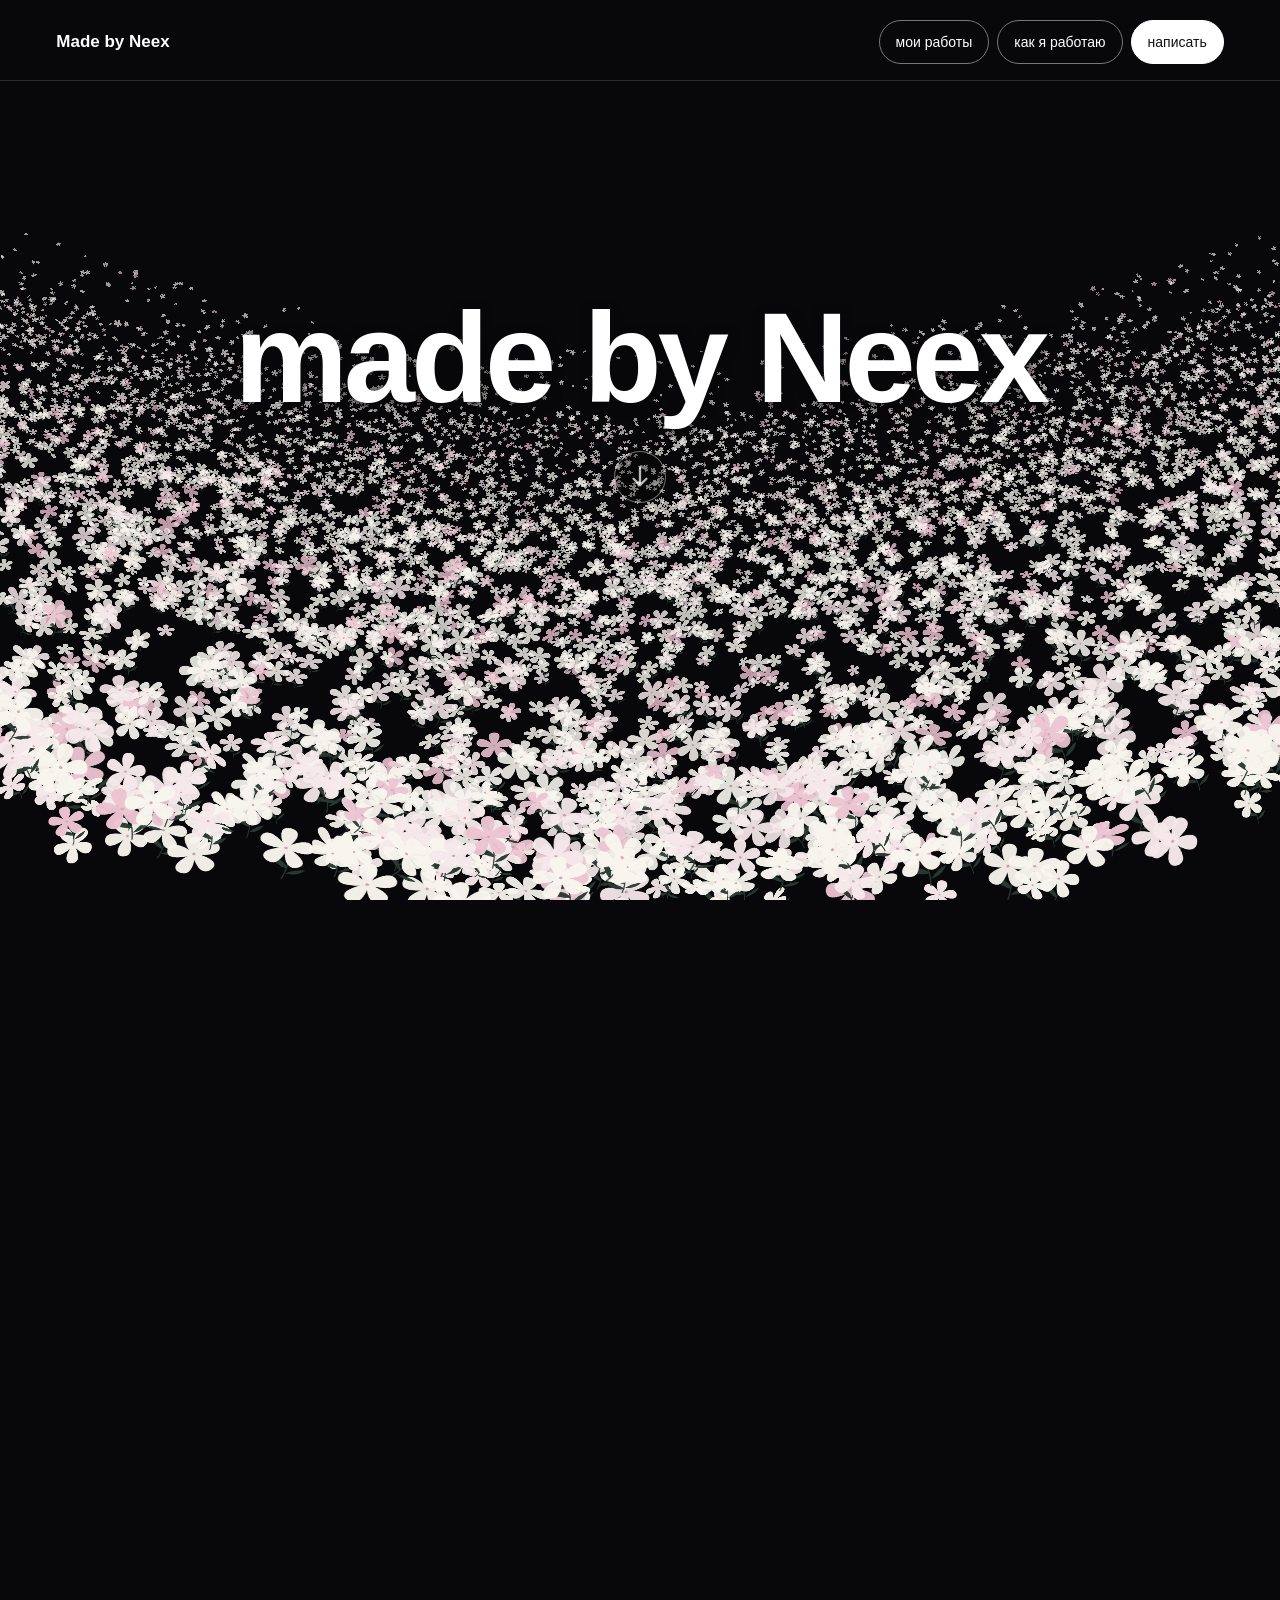
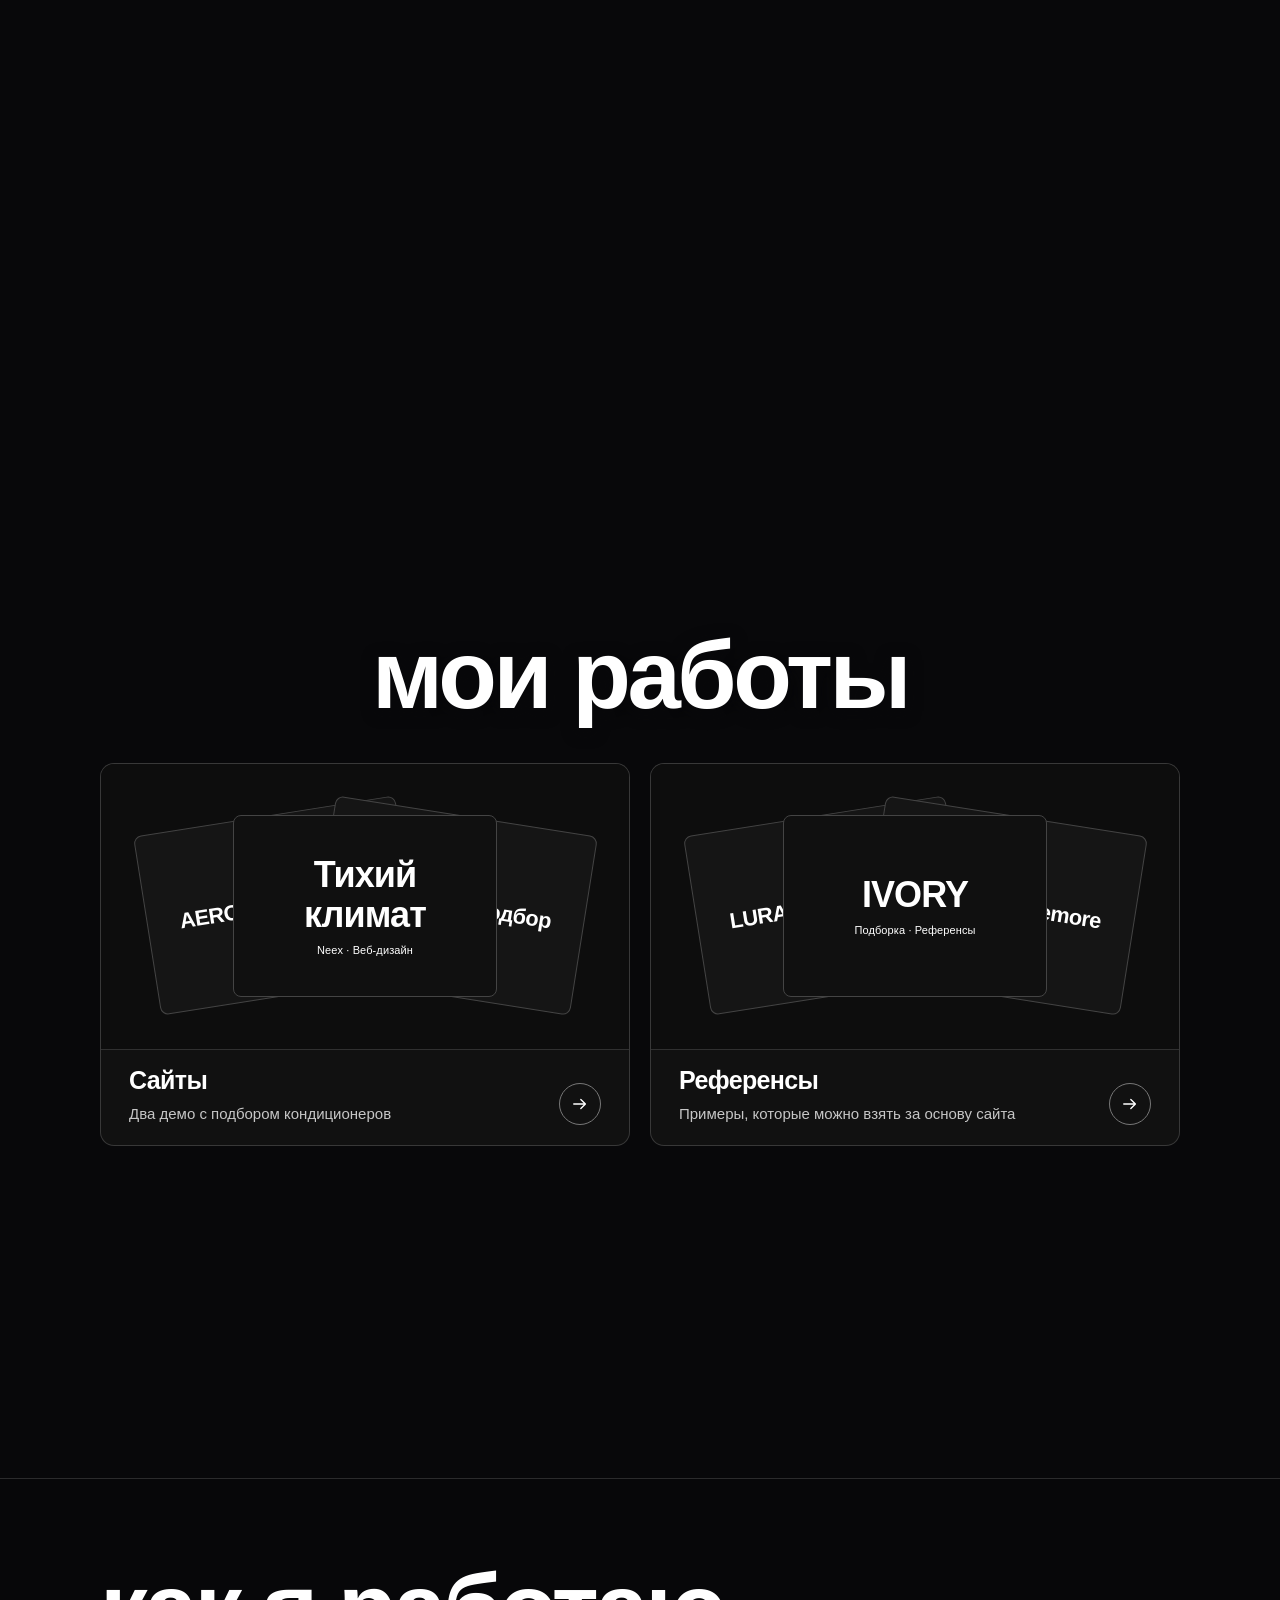
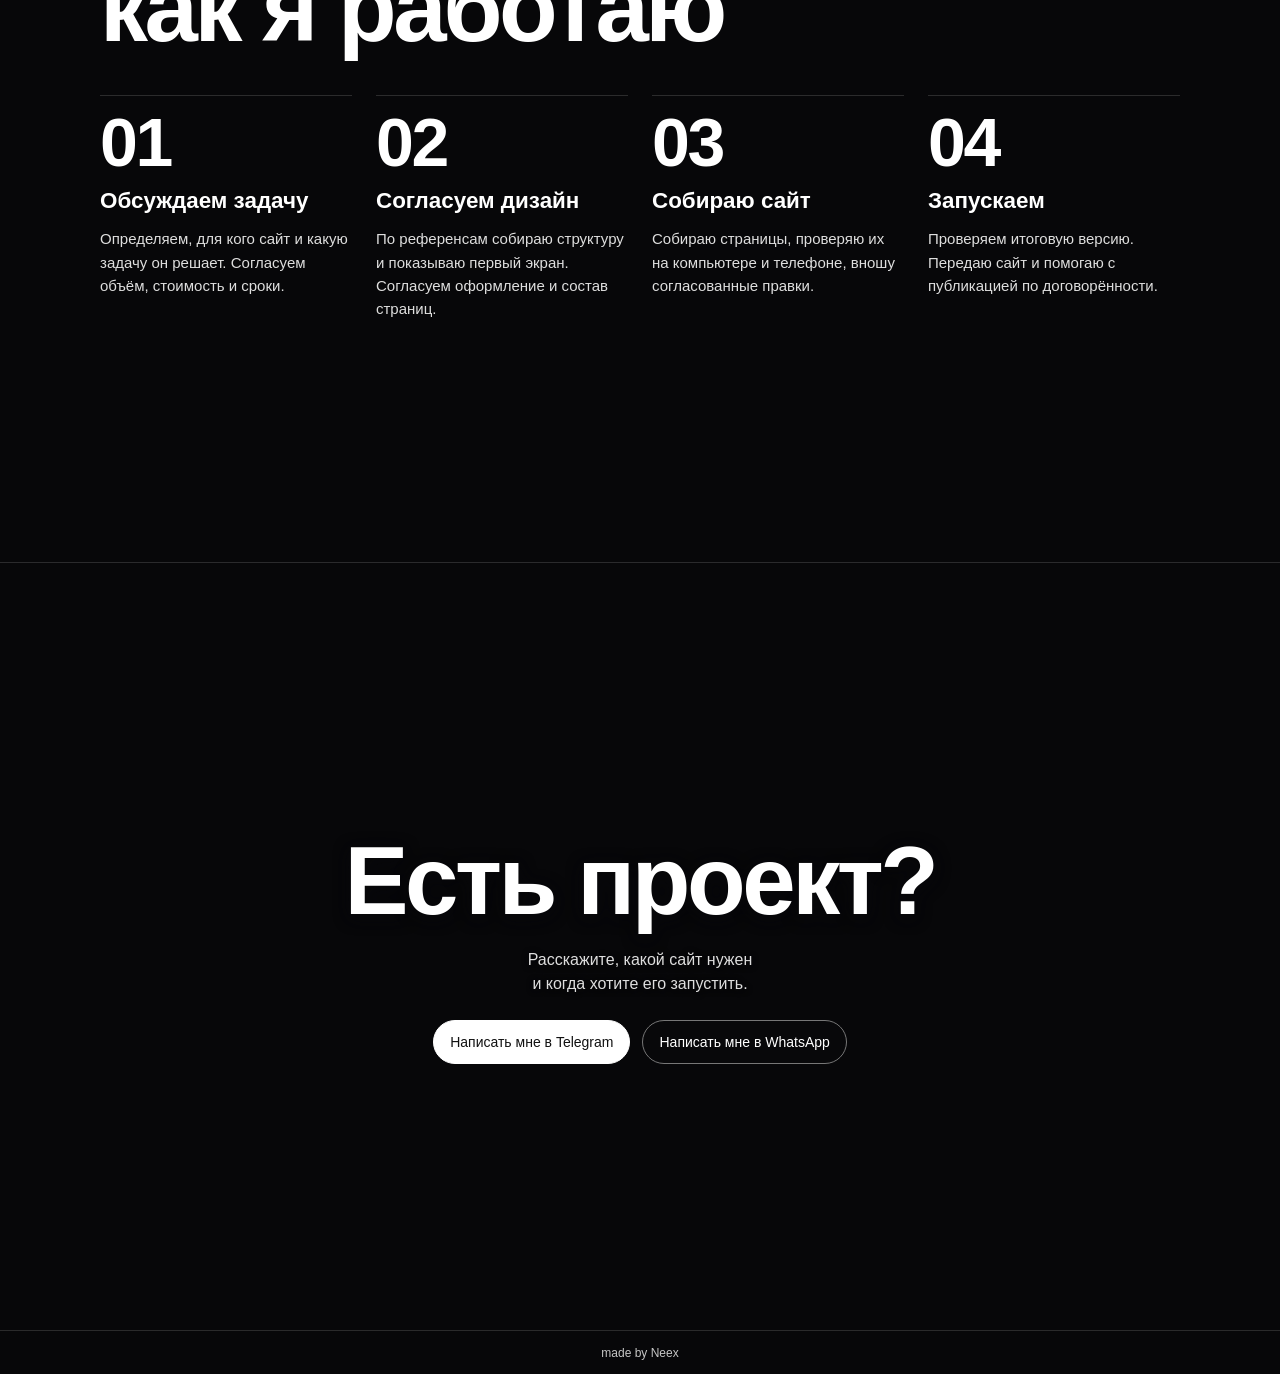
==== index.html @ 194d263c "Add Made by Neex portfolio" ====
<!doctype html>
<html lang="ru">
<head>
  <meta charset="utf-8">
  <meta name="viewport" content="width=device-width,initial-scale=1">
  <meta name="theme-color" content="#111110">
  <title>Made by Neex</title>
  <link rel="stylesheet" href="style.css">
  <script src="flowers.js" defer></script>
  <script src="gallery.js" defer></script>
</head>
<body>
  <header class="header">
    <a class="brand" href="#intro">Made by Neex</a>
    <nav aria-label="Основное меню">
      <a href="#works">мои работы</a>
      <a href="#process">как я работаю</a>
      <a class="contact" href="#contact">написать</a>
    </nav>
  </header>
  <main id="intro" class="intro">
    <div class="flower-stage">
      <canvas aria-hidden="true" class="flower-field"></canvas>
      <section class="hero" aria-labelledby="hero-title">
        <h1 id="hero-title">made by Neex</h1>
        <button class="field-cue" type="button" aria-label="Запустить пролёт"><svg class="ui-icon" viewBox="0 0 24 24" aria-hidden="true"><path d="M12 4v15m-5.5-5.5L12 19l5.5-5.5"/></svg></button>
      </section>
    </div>
    <section class="showcase" id="works" aria-labelledby="works-title">
      <h2 id="works-title" tabindex="-1">мои работы</h2>
      <div class="showcase-grid">
        <a class="shelf-card" href="#projects">
          <div class="shelf-art" aria-hidden="true">
            <span class="cover cover-left">AERON</span>
            <span class="cover cover-right">Подбор</span>
            <span class="cover cover-front"><span>Тихий<br>климат</span><small>Neex · Веб-дизайн</small></span>
          </div>
          <div class="shelf-caption">
            <div><h3>Сайты</h3><p>Два демо с подбором кондиционеров</p></div>
            <svg class="ui-icon shelf-arrow" viewBox="0 0 24 24" aria-hidden="true"><path d="M4.5 12h14m-5.5-5.5 5.5 5.5-5.5 5.5"/></svg>
          </div>
        </a>
        <a class="shelf-card" href="#references">
          <div class="shelf-art" aria-hidden="true">
            <span class="cover cover-left">LURA</span>
            <span class="cover cover-right">Timemore</span>
            <span class="cover cover-front"><span>IVORY</span><small>Подборка · Референсы</small></span>
          </div>
          <div class="shelf-caption">
            <div><h3>Референсы</h3><p>Примеры, которые можно взять за основу сайта</p></div>
            <svg class="ui-icon shelf-arrow" viewBox="0 0 24 24" aria-hidden="true"><path d="M4.5 12h14m-5.5-5.5 5.5 5.5-5.5 5.5"/></svg>
          </div>
        </a>
      </div>
    </section>
    <section class="process" id="process" aria-labelledby="process-title">
      <div class="process-content">
        <h2 id="process-title" tabindex="-1">как я работаю</h2>
        <ol class="process-steps" role="list">
          <li>
            <h3>Обсуждаем задачу</h3>
            <p>Определяем, для кого сайт и какую задачу он решает. Согласуем объём, стоимость и сроки.</p>
          </li>
          <li>
            <h3>Согласуем дизайн</h3>
            <p>По референсам собираю структуру и показываю первый экран. Согласуем оформление и состав страниц.</p>
          </li>
          <li>
            <h3>Собираю сайт</h3>
            <p>Собираю страницы, проверяю их на компьютере и телефоне, вношу согласованные правки.</p>
          </li>
          <li>
            <h3>Запускаем</h3>
            <p>Проверяем итоговую версию. Передаю сайт и помогаю с публикацией по договорённости.</p>
          </li>
        </ol>
      </div>
    </section>
    <section class="project-contact" id="contact" aria-labelledby="contact-title">
      <div class="project-contact-content">
        <h2 id="contact-title" tabindex="-1">Есть проект?</h2>
        <p class="project-contact-intro">Расскажите, какой сайт нужен и когда хотите его запустить.</p>
        <div class="project-contact-actions">
          <a class="entry-action" href="https://t.me/NeexSales" target="_blank" rel="noopener">Написать мне в Telegram</a>
          <a class="entry-action" href="https://wa.me/79530374541" target="_blank" rel="noopener">Написать мне в WhatsApp</a>
        </div>
      </div>
    </section>
    <footer class="site-signature">made by Neex</footer>
  </main>
  <main class="catalog" id="projects" hidden aria-labelledby="projects-title">
    <a class="catalog-back" href="#works" aria-label="Назад к моим работам">
      <svg class="ui-icon" viewBox="0 0 24 24" aria-hidden="true"><path d="M19.5 12h-14m5.5 5.5L5.5 12 11 6.5"/></svg>
    </a>
    <h1 id="projects-title" tabindex="-1">Сайты</h1>
    <div class="catalog-grid">
      <article class="catalog-item">
        <div class="cover"><h2 class="cover-title">Тихий<br> климат</h2><small>Neex · Веб-дизайн</small></div>
        <p>Сайт подбора кондиционеров с каталогом и расчётом стоимости установки.</p>
        <a class="entry-action" href="projects/quiet-climate.html" target="_blank" rel="noopener">Открыть демо</a>
      </article>
      <article class="catalog-item">
        <div class="cover"><h2 class="cover-title">AERON</h2></div>
        <p>Демосайт для подбора кондиционера по типу комнаты и площади.</p>
        <a class="entry-action" href="projects/aeron.html" target="_blank" rel="noopener">Открыть демо</a>
      </article>
    </div>
  </main>
  <main class="catalog" id="references" hidden aria-labelledby="references-title">
    <a class="catalog-back" href="#works" aria-label="Назад к моим работам">
      <svg class="ui-icon" viewBox="0 0 24 24" aria-hidden="true"><path d="M19.5 12h-14m5.5 5.5L5.5 12 11 6.5"/></svg>
    </a>
    <h1 id="references-title" tabindex="-1">Референсы</h1>
    <p class="catalog-description">Соберите подборку и скопируйте её в сообщение о проекте.</p>
    <nav class="catalog-jumps" aria-label="Разделы референсов">
      <button class="entry-action" type="button" data-jump="personal-references">Мои работы</button>
      <button class="entry-action" type="button" data-jump="public-references">Публичные референсы</button>
      <button class="entry-action selection-jump" type="button" data-jump="selection-title" hidden>Мой выбор</button>
    </nav>
    <section class="catalog-group" aria-labelledby="personal-references">
      <h2 id="personal-references" tabindex="-1">Мои работы</h2>
      <div class="catalog-grid">
        <article class="catalog-item">
          <div class="cover"><h3 class="cover-title">Тихий<br> климат</h3><small>Neex · Веб-дизайн</small></div>
          <p>Сайт подбора кондиционеров с каталогом и расчётом стоимости установки.</p>
          <div class="reference-actions">
            <a class="entry-action reference-source" href="projects/quiet-climate.html" target="_blank" rel="noopener">Открыть демо</a>
            <button class="entry-action reference-pick" type="button" data-reference-id="quiet-climate" aria-pressed="false" aria-label="Выбрать Тихий климат">Выбрать</button>
          </div>
        </article>
        <article class="catalog-item">
          <div class="cover"><h3 class="cover-title">AERON</h3></div>
          <p>Демосайт для подбора кондиционера по типу комнаты и площади.</p>
          <div class="reference-actions">
            <a class="entry-action reference-source" href="projects/aeron.html" target="_blank" rel="noopener">Открыть демо</a>
            <button class="entry-action reference-pick" type="button" data-reference-id="aeron" aria-pressed="false" aria-label="Выбрать AERON">Выбрать</button>
          </div>
        </article>
      </div>
    </section>
    <section class="catalog-group catalog-group-public" aria-labelledby="public-references">
      <h2 id="public-references" tabindex="-1">Публичные референсы</h2>
      <div class="catalog-grid">
        <article class="catalog-item">
          <div class="cover"><h3 class="cover-title">IVORY</h3></div>
          <p>Светлый сайт стоматологии. Humeniakk Design и Kostya Kharytoniuk.</p>
          <div class="reference-actions">
            <a class="entry-action reference-source" href="https://www.behance.net/gallery/237704709/Dental-Landing-Page-Web-Site-Design-Ivory-Clinic" target="_blank" rel="noopener">Оригинал</a>
            <button class="entry-action reference-pick" type="button" data-reference-id="ivory" aria-pressed="false" aria-label="Выбрать IVORY">Выбрать</button>
          </div>
        </article>
        <article class="catalog-item">
          <div class="cover"><h3 class="cover-title">LURA</h3></div>
          <p>Концепт магазина освещения с контрастной типографикой. Katya Gorbunova.</p>
          <div class="reference-actions">
            <a class="entry-action reference-source" href="https://www.behance.net/gallery/255217535/LURA-Atmospheric-Lighting-E-commerce-Concept" target="_blank" rel="noopener">Оригинал</a>
            <button class="entry-action reference-pick" type="button" data-reference-id="lura" aria-pressed="false" aria-label="Выбрать LURA">Выбрать</button>
          </div>
        </article>
        <article class="catalog-item">
          <div class="cover"><h3 class="cover-title">Timemore</h3></div>
          <p>Промосайт кофемолки с крупными планами продукта. Alexey Dmitriev.</p>
          <div class="reference-actions">
            <a class="entry-action reference-source" href="https://www.behance.net/gallery/256125817/Timemore-Chestnut-Web-design-Promo-site" target="_blank" rel="noopener">Оригинал</a>
            <button class="entry-action reference-pick" type="button" data-reference-id="timemore" aria-pressed="false" aria-label="Выбрать Timemore">Выбрать</button>
          </div>
        </article>
      </div>
    </section>
    <section class="selection" aria-labelledby="selection-title" hidden>
      <h2 id="selection-title" tabindex="-1">Мой выбор</h2>
      <label class="visually-hidden" for="reference-list">Выбранные примеры</label>
      <textarea id="reference-list" readonly rows="4"></textarea>
      <button class="entry-action" type="button" id="copy-references">Скопировать подборку</button>
      <p class="copy-status" role="status"></p>
    </section>
  </main>
</body>
</html>
---- style.css ----
@font-face {
  font-family: Onest;
  src: url("assets/onest.ttf") format("truetype");
  font-weight: 100 900;
  font-style: normal;
  font-display: swap;
}
:root {
  color-scheme: dark;
  --ink: #fff;
  --surface: #08080a;
  --accent: #fff;
  --card-ink: #111;
  --card-muted: #494949;
  --muted: #c6c6c6;
  --section-rule: #ffffff24;
  --header-clearance: 88px;
  --signature-height: 44px;
  --ease-out: cubic-bezier(.2,.75,.25,1);
  --gutter: clamp(20px, 4.4vw, 72px);
  font-family: Onest, Arial, sans-serif;
  background: var(--surface);
  color: var(--ink);
}
*, *::before, *::after { box-sizing: border-box; }
body { min-height: 100svh; margin: 0; }
button { font: inherit; color: inherit; cursor: pointer; }
a { color: inherit; }
[hidden] { display: none !important; }
.visually-hidden {
  position: absolute;
  width: 1px;
  height: 1px;
  padding: 0;
  overflow: hidden;
  clip-path: inset(50%);
  white-space: nowrap;
}
.ui-icon {
  display: block;
  width: 20px;
  height: 20px;
  fill: none;
  stroke: currentColor;
  stroke-width: 1.6;
  stroke-linecap: round;
  stroke-linejoin: round;
}
:focus-visible { outline: 2px solid #fff; outline-offset: 4px; }
:is(h1, h2)[tabindex="-1"]:focus { outline: none; }
::selection { background: var(--accent); color: var(--surface); }
.header {
  position: fixed;
  inset: 0 0 auto;
  z-index: 1;
  background: var(--surface);
  display: flex;
  align-items: center;
  justify-content: space-between;
  gap: 12px 24px;
  padding: 20px var(--gutter) 16px;
  border-bottom: 1px solid #ffffff24;
}
.brand {
  flex: none;
  font: 700 17px/1.2 Onest, Arial, sans-serif;
  text-decoration: none;
}
.header nav { display: flex; gap: 8px; align-items: center; }
.header nav :is(a, button), .entry-action, .catalog-back {
  display: inline-grid;
  place-items: center;
  min-height: 44px;
  padding: 8px 16px;
  border: 1px solid #777;
  border-radius: 999px;
  background: transparent;
  color: inherit;
  font-weight: 500;
  font-size: 14px;
  text-decoration: none;
  transition: background-color 180ms var(--ease-out), color 180ms var(--ease-out), border-color 180ms var(--ease-out);
}
.header nav :is(a, button) { white-space: nowrap; }
.entry-action:hover, .catalog-back:hover { background: #fff; color: #111; border-color: #fff; }
.header nav .contact { background: #fff; color: #111; border-color: #fff; }
@media (hover: hover) {
  .header nav a:hover { background: #202020; border-color: #a0a0a0; }
  .header nav .contact:hover { background: #e3e3e3; border-color: #e3e3e3; }
}
.flower-stage {
  position: sticky;
  top: 0;
  isolation: isolate;
  overflow: hidden;
  height: 100svh;
  display: grid;
  place-items: center;
  padding: 0 var(--gutter) 12svh;
}
.flower-field { position: absolute; inset: 0; width: 100%; height: 100%; pointer-events: none; }
.hero { position: relative; min-width: 0; text-align: center; text-shadow: 0 3px 12px #08080a; }
.hero h1 {
  margin: 0;
  font: 600 clamp(34px, 10vw, 128px)/1.08 Onest, Arial, sans-serif;
  letter-spacing: -.032em;
  white-space: nowrap;
  transform: translate3d(var(--title-x, 0px), var(--title-y, 0px), 0);
}
.field-cue {
  position: relative;
  display: inline-grid;
  place-items: center;
  vertical-align: top;
  width: 52px;
  height: 52px;
  margin-top: 24px;
  padding: 0;
  border: 1px solid #f3f2ec9e;
  border-radius: 50%;
  background: #08080a79;
  opacity: .72;
  transition: opacity 180ms var(--ease-out);
}
.field-cue:hover, .field-cue:focus-visible { opacity: .94; }
.field-cue .ui-icon { width: 28px; height: 28px; stroke-width: 2; }
.field-cue:disabled { opacity: 0; pointer-events: none; }
@media (max-width: 560px) {
  .header { display: grid; grid-template-columns: minmax(0, 1fr); gap: 4px; padding-block: 16px 8px; }
  .header nav { justify-content: space-between; gap: 8px; }
  .header nav :is(a, button) { padding-inline: clamp(9px, 3vw, 16px); font-size: 13px; }
  .flower-stage { padding-bottom: 16svh; }
  .hero h1 { font-size: clamp(29px, 10vw, 52px); }
}
@media (prefers-reduced-motion: reduce) {
  .field-cue { transition: none; }
}

/* The gallery scrolls over the same flower field as the opening. */
.hero {
  opacity: var(--hero-opacity, 1);
  transform: translateY(var(--hero-lift, 0px));
}
.showcase {
  position: relative;
  margin-top: 142svh;
  min-height: 100svh;
  padding: clamp(32px, 5vh, 64px) var(--gutter) 64px;
  scroll-margin-top: var(--header-clearance);
}
.showcase h2, .catalog h1, .process h2, .project-contact h2 {
  margin: 0 0 clamp(24px, 4vh, 40px);
  font: 600 clamp(38px, 8vw, 96px)/1.08 Onest, Arial, sans-serif;
  letter-spacing: -.036em;
}
.showcase h2 {
  text-align: center;
  text-shadow: 0 3px 16px #08080a;
}
.showcase-grid, .catalog-grid {
  display: grid;
  grid-template-columns: repeat(2, minmax(0, 1fr));
  gap: 20px;
  max-width: 1080px;
  margin-inline: auto;
}
.shelf-card {
  display: grid;
  grid-template-rows: auto 1fr;
  border: 1px solid #ffffff2a;
  border-radius: 14px;
  background: #111;
  color: #fff;
  text-decoration: none;
  transition: border-color 180ms var(--ease-out), background-color 180ms var(--ease-out);
}
.shelf-card:hover, .shelf-card:focus-visible {
  border-color: #777;
  background: #191919;
}
.shelf-art {
  position: relative;
  display: grid;
  place-items: center;
  min-height: clamp(164px, 23vw, 285px);
  overflow: hidden;
  isolation: isolate;
  background: #0d0d0d;
  border-radius: 13px 13px 0 0;
  padding: 20px 12%;
}
.cover {
  display: grid;
  place-content: center;
  gap: 8px;
  border-radius: 8px;
  aspect-ratio: 1.46;
  text-align: center;
  font: 600 clamp(17px, 3vw, 36px)/1.1 Onest, Arial, sans-serif;
  letter-spacing: -.025em;
  background: #fff;
  color: var(--card-ink);
  border: 1px solid #d6d6d6;
}
.cover small {
  color: inherit;
  font: 500 11px/1.3 Onest, Arial, sans-serif;
  letter-spacing: .01em;
}
.shelf-art .cover {
  grid-area: 1 / 1;
  width: 66%;
  border-color: #444;
  background: #151515;
  color: #fff;
  transform: translateX(var(--push, 0)) rotate(var(--turn, 0deg));
  transition: transform 240ms var(--ease-out);
}
.shelf-art .cover-front {
  z-index: 1;
  background: #101010;
}
.shelf-art .cover-left { --push: -33%; --turn: -9deg; }
.shelf-art .cover-right { --push: 33%; --turn: 9deg; }
.shelf-art .cover-left, .shelf-art .cover-right {
  font-size: clamp(12px, 1.7vw, 23px);
}
.shelf-art .cover-left { text-align: left; justify-content: start; padding-left: 8%; }
.shelf-art .cover-right { text-align: right; justify-content: end; padding-right: 8%; }
.shelf-card:is(:hover, :focus-visible) .cover-left { --push: -34%; --turn: -10deg; }
.shelf-card:is(:hover, :focus-visible) .cover-right { --push: 34%; --turn: 10deg; }
.shelf-card:is(:hover, :focus-visible) .cover-front { transform: translateY(-4px); }

.shelf-caption {
  display: grid;
  grid-template-columns: minmax(0, 1fr) auto;
  align-items: end;
  gap: 16px;
  border-top: 1px solid #303030;
  padding: 16px clamp(16px, 2.2vw, 28px) 20px;
}
.shelf-caption h3, .selection h2 {
  margin: 0 0 8px;
  font: 600 clamp(18px, 2.1vw, 25px)/1.18 Onest, Arial, sans-serif;
  letter-spacing: -.025em;
}
.shelf-caption p, .catalog-item p, .catalog-description {
  margin: 0;
  max-width: 55ch;
  color: var(--muted);
  font-size: 15px;
  line-height: 1.45;
}
.catalog-item p { color: var(--card-muted); }
.shelf-arrow {
  box-sizing: content-box;
  display: block;
  padding: 10px;
  border: 1px solid #777;
  border-radius: 50%;
  transition: color 180ms var(--ease-out), background-color 180ms var(--ease-out);
}
.shelf-card:is(:hover, :focus-visible) .shelf-arrow { background: #fff; color: #111; }
.process {
  position: relative;
  min-height: 76svh;
  padding: clamp(32px, 6vw, 80px) var(--gutter) 64px;
  scroll-margin-top: var(--header-clearance);
  background: #08080a65;
  border-top: 1px solid var(--section-rule);
}
.process-content {
  max-width: 1080px;
  margin-inline: auto;
}
.process-steps {
  display: grid;
  grid-template-columns: repeat(4, minmax(0, 1fr));
  gap: 24px;
  margin: 0;
  padding: 0;
  list-style: none;
  counter-reset: process-step;
}
.process-steps li {
  display: grid;
  align-content: start;
  gap: 12px;
  padding-top: 12px;
  border-top: 1px solid var(--section-rule);
  counter-increment: process-step;
}
.process-steps li::before {
  content: counter(process-step, decimal-leading-zero);
  color: var(--ink);
  font-size: clamp(38px, 5.4vw, 68px);
  font-weight: 600;
  line-height: 1;
  letter-spacing: -.035em;
  font-variant-numeric: tabular-nums;
}
.process-steps h3 {
  margin: 0;
  font-size: clamp(17px, 1.75vw, 24px);
  font-weight: 600;
  line-height: 1.2;
}
.process-steps p {
  max-width: 52ch;
  margin: 0;
  color: #dedede;
  font-size: 15px;
  line-height: 1.55;
}
.project-contact {
  position: relative;
  display: grid;
  place-items: center;
  min-height: calc(100svh - var(--header-clearance) - var(--signature-height));
  padding: 64px var(--gutter);
  scroll-margin-top: var(--header-clearance);
  text-align: center;
  background: #08080a38;
  border-top: 1px solid var(--section-rule);
}
.project-contact h2 { margin-bottom: 16px; text-shadow: 0 3px 16px var(--surface); }
.project-contact-intro {
  max-width: 44ch;
  margin: 0 auto 24px;
  color: #dedede;
  font-size: 16px;
  line-height: 1.5;
  text-wrap: balance;
  text-shadow: 0 1px 6px var(--surface);
}
.project-contact-actions { display: flex; flex-wrap: wrap; justify-content: center; gap: 12px; }
.project-contact-actions .entry-action { background: var(--surface); }
.project-contact-actions .entry-action:first-child,
.project-contact-actions .entry-action:hover {
  background: var(--accent);
  border-color: var(--accent);
  color: var(--card-ink);
}
.project-contact-actions .entry-action:first-child:hover { background: #e3e3e3; border-color: #e3e3e3; }
.site-signature {
  position: relative;
  display: grid;
  place-items: center;
  min-height: var(--signature-height);
  padding: 12px var(--gutter);
  border-top: 1px solid var(--section-rule);
  background: #08080a8c;
  color: var(--muted);
  font-size: 12px;
}
.catalog {
  max-width: 1240px;
  min-height: 100svh;
  margin-inline: auto;
  padding: calc(var(--header-clearance) + 32px) var(--gutter) 64px;
}
.catalog-back { width: 44px; padding: 0; margin-bottom: 16px; }
.catalog-jumps { display: flex; flex-wrap: wrap; gap: 8px; margin-bottom: 24px; }
.catalog-group + .catalog-group { margin-top: 40px; }
.catalog-group > h2 {
  margin: 0 0 16px;
  scroll-margin-top: calc(var(--header-clearance) + 16px);
  font-size: clamp(24px, 4vw, 36px);
  line-height: 1.15;
  letter-spacing: -.025em;
}
.catalog-group-public .catalog-grid { grid-template-columns: repeat(3, minmax(0, 1fr)); }
.catalog-grid { max-width: none; }
.catalog-description { margin: 0 0 24px; }
.catalog-item {
  display: grid;
  grid-template-rows: auto 1fr auto;
  align-items: start;
  border: 1px solid #e0e0e0;
  border-radius: 14px;
  padding: 16px;
  background: #fff;
  color: var(--card-ink);
}
.catalog-item .cover { aspect-ratio: 1.85; max-height: 270px; margin-bottom: 16px; }
.cover-title { margin: 0; font: inherit; letter-spacing: inherit; }
.catalog-item > .entry-action { justify-self: start; }
.catalog-item > .entry-action, .reference-actions { margin-top: 16px; }
.catalog-item .entry-action { border-color: #777; }
.catalog-item .entry-action:is(:hover, [aria-pressed="true"]) { background: #111; color: #fff; border-color: #111; }
.catalog-item :focus-visible { outline-color: #111; }
#projects .catalog-item {
  background: #111;
  border-color: #393939;
  color: #fff;
}
#projects .catalog-item p { color: #d8d8d8; }
#projects .catalog-item .entry-action:hover { background: #fff; color: #111; border-color: #fff; }
#projects .catalog-item :focus-visible { outline-color: #fff; }
.reference-actions { display: flex; align-items: center; flex-wrap: wrap; gap: 8px; }
.selection { margin-top: 32px; display: grid; gap: 12px; max-width: 560px; }
.selection h2 { scroll-margin-top: calc(var(--header-clearance) + 16px); }
.selection textarea {
  resize: vertical;
  width: 100%;
  border: 1px solid #ffffff52;
  border-radius: 8px;
  padding: 12px;
  background: #171717;
  color: var(--ink);
  font: 14px/1.5 Onest, Arial, sans-serif;
}
.selection button { justify-self: start; }
.copy-status { margin: 0; color: var(--muted); font-size: 14px; }
.copy-status:empty { display: none; }

@media (max-width: 740px) {
  .catalog-group-public .catalog-grid { grid-template-columns: repeat(2, minmax(0, 1fr)); }
  .process-steps { grid-template-columns: repeat(2, minmax(0, 1fr)); }
}
@media (max-width: 560px) {
  :root { --header-clearance: 100px; }
  .showcase { padding-top: 24px; }
  .showcase-grid, .catalog-grid, .catalog-group-public .catalog-grid {
    grid-template-columns: minmax(0, 1fr);
    gap: 16px;
  }
  .shelf-art { min-height: 136px; padding-block: 16px; }
  .shelf-art .cover { width: min(58%, 198px); font-size: 22px; }
  .shelf-art .cover-left, .shelf-art .cover-right { font-size: 12px; }
  .shelf-caption { padding-block: 16px; }
  .shelf-caption p { font-size: 14px; }
  .process { padding-bottom: 48px; }
  .project-contact-actions { display: grid; }
  .process-steps { gap: 24px 16px; }
  .process-steps li { gap: 8px; }
  .process-steps p { font-size: 14px; }
  .catalog { padding-top: calc(var(--header-clearance) + 12px); }
}
@media (prefers-reduced-motion: reduce) {
  .header nav :is(a, button), .entry-action, .catalog-back, .shelf-card, .shelf-art .cover, .shelf-arrow { transition: none; }
}
@media (max-width: 359px) {
  .process-steps { grid-template-columns: minmax(0, 1fr); }
}
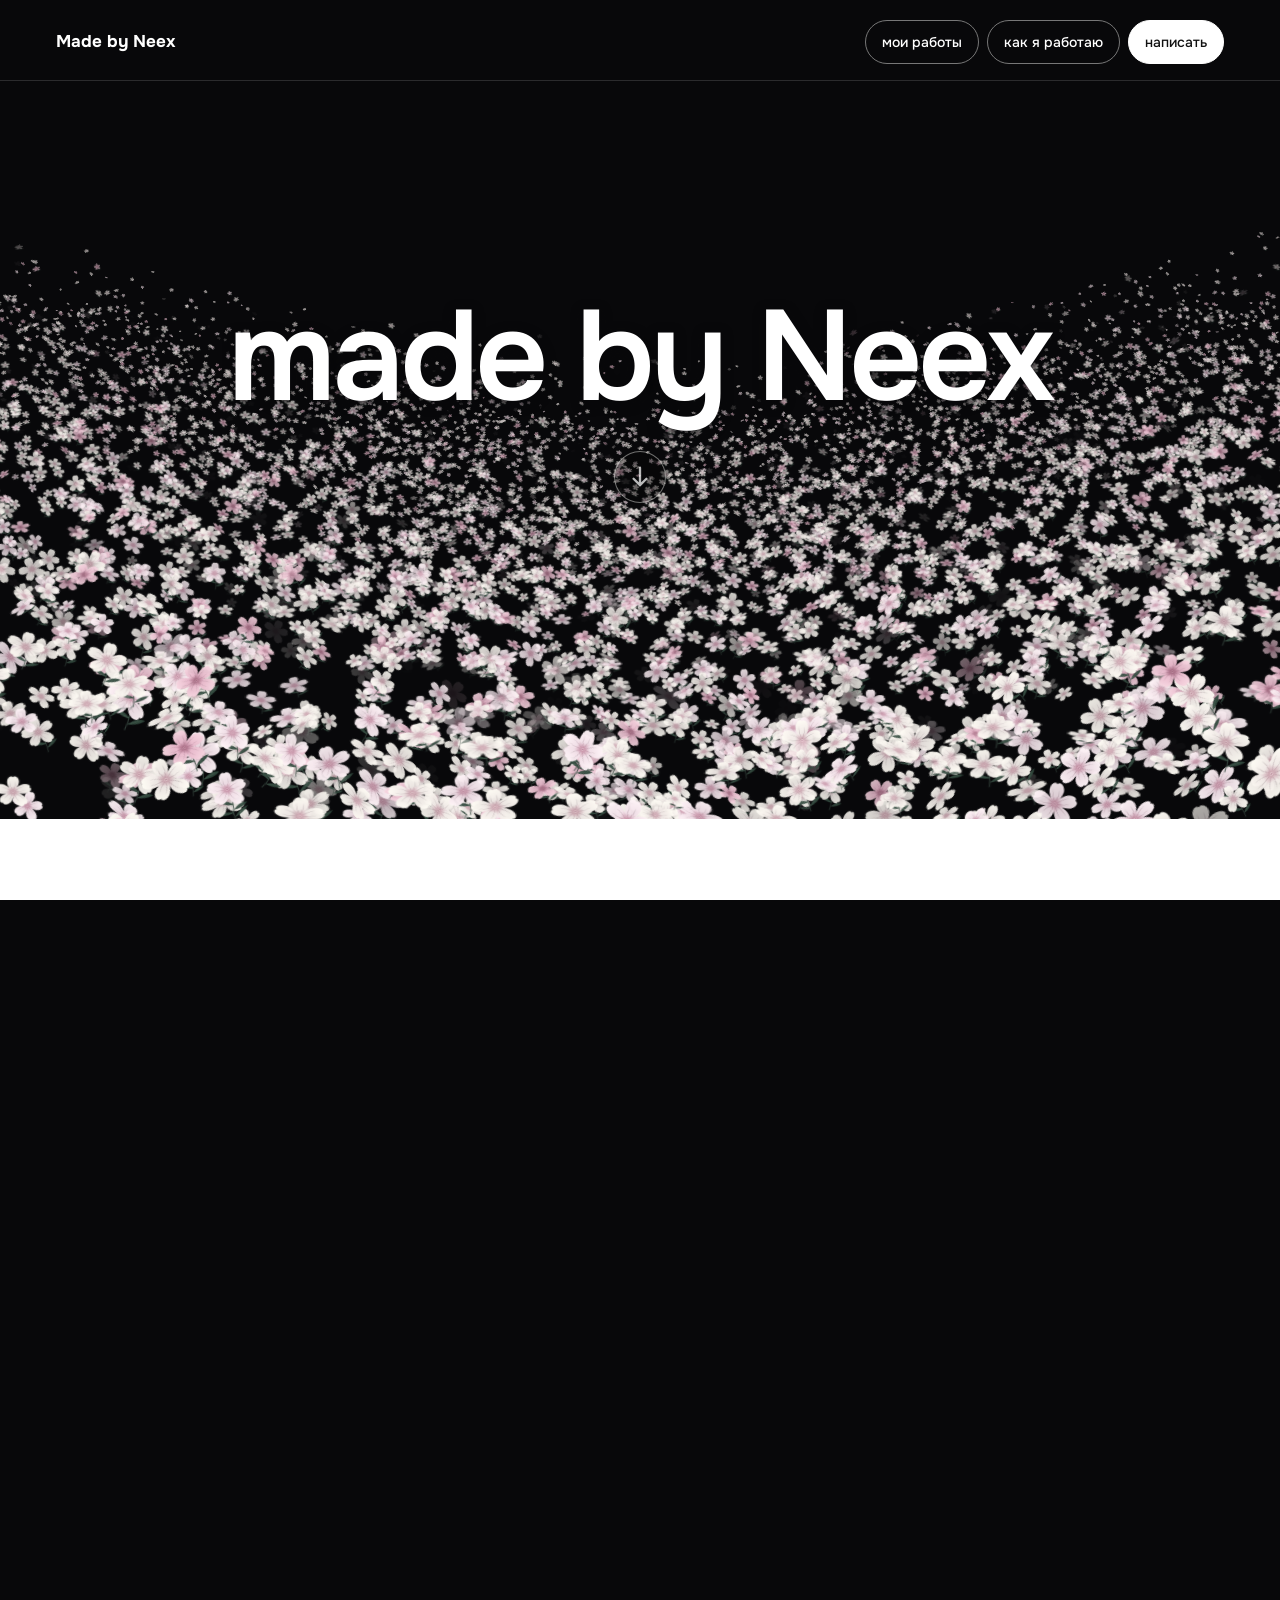
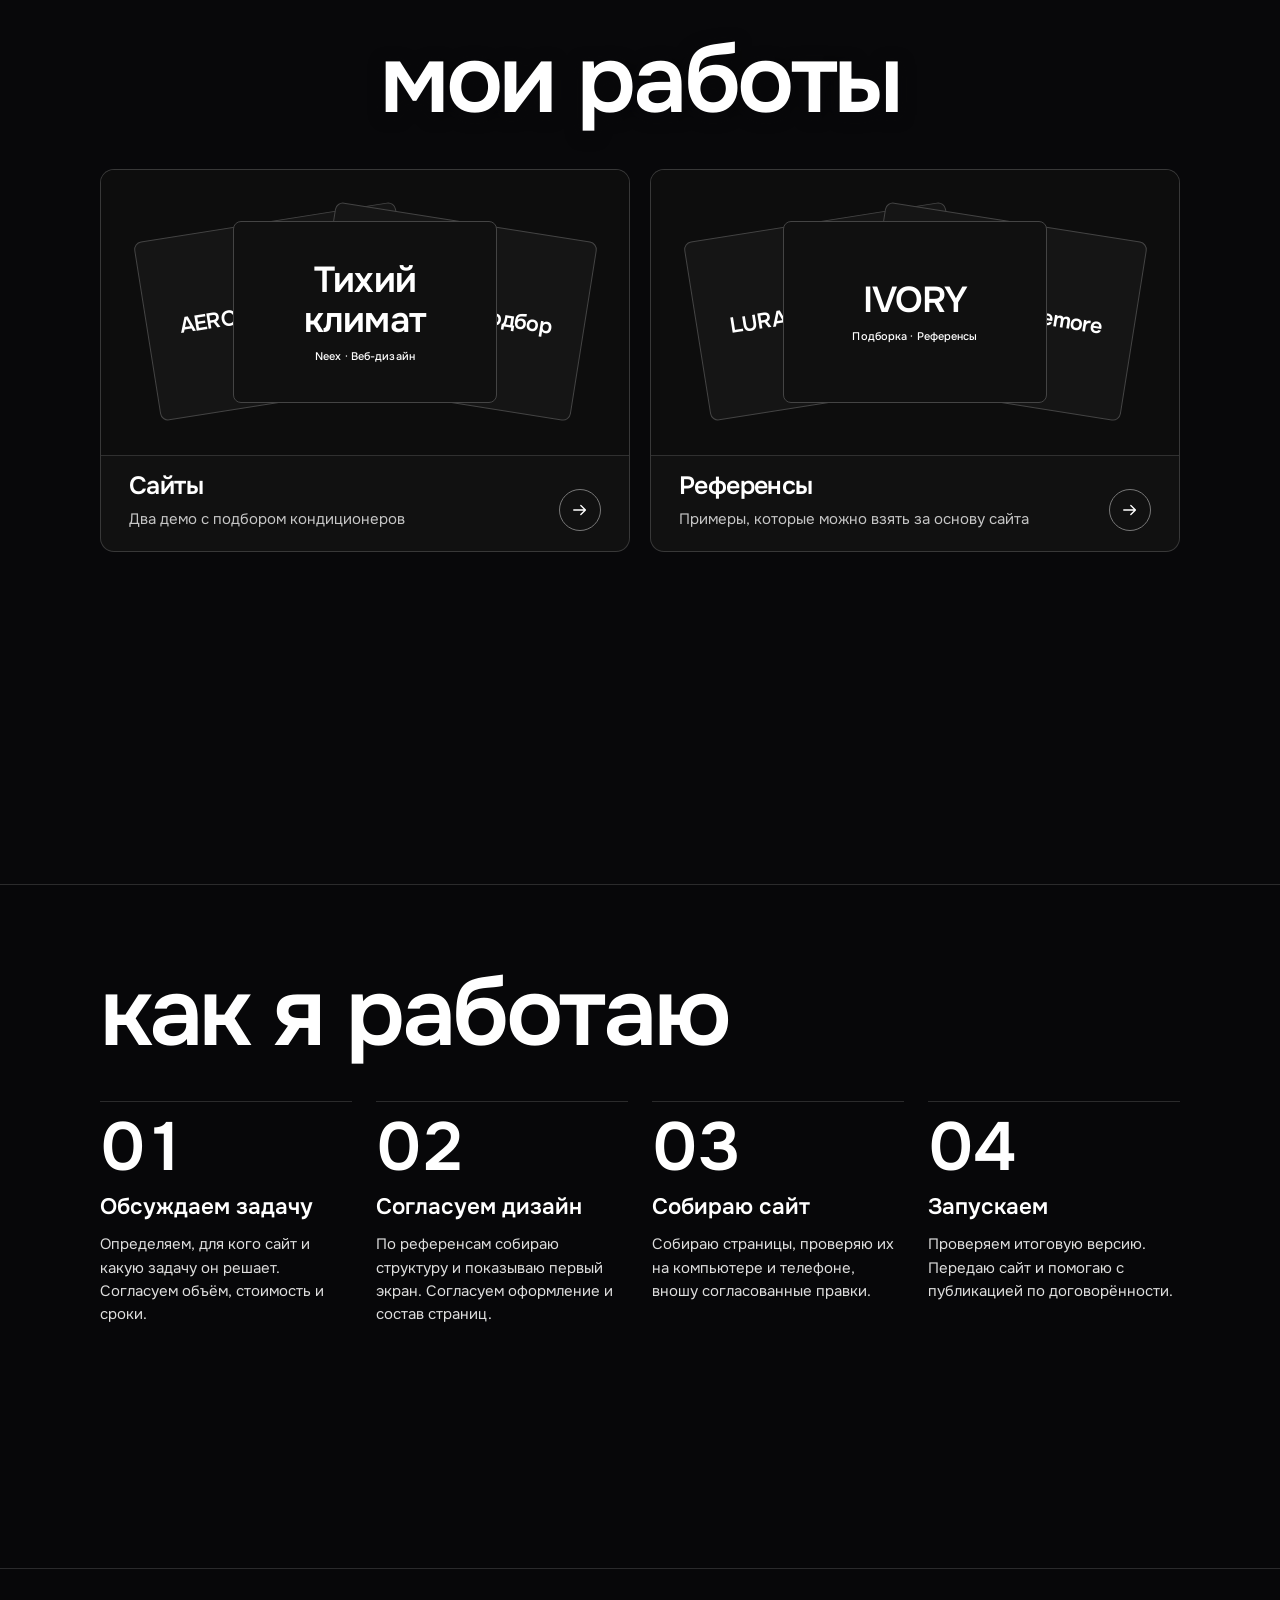
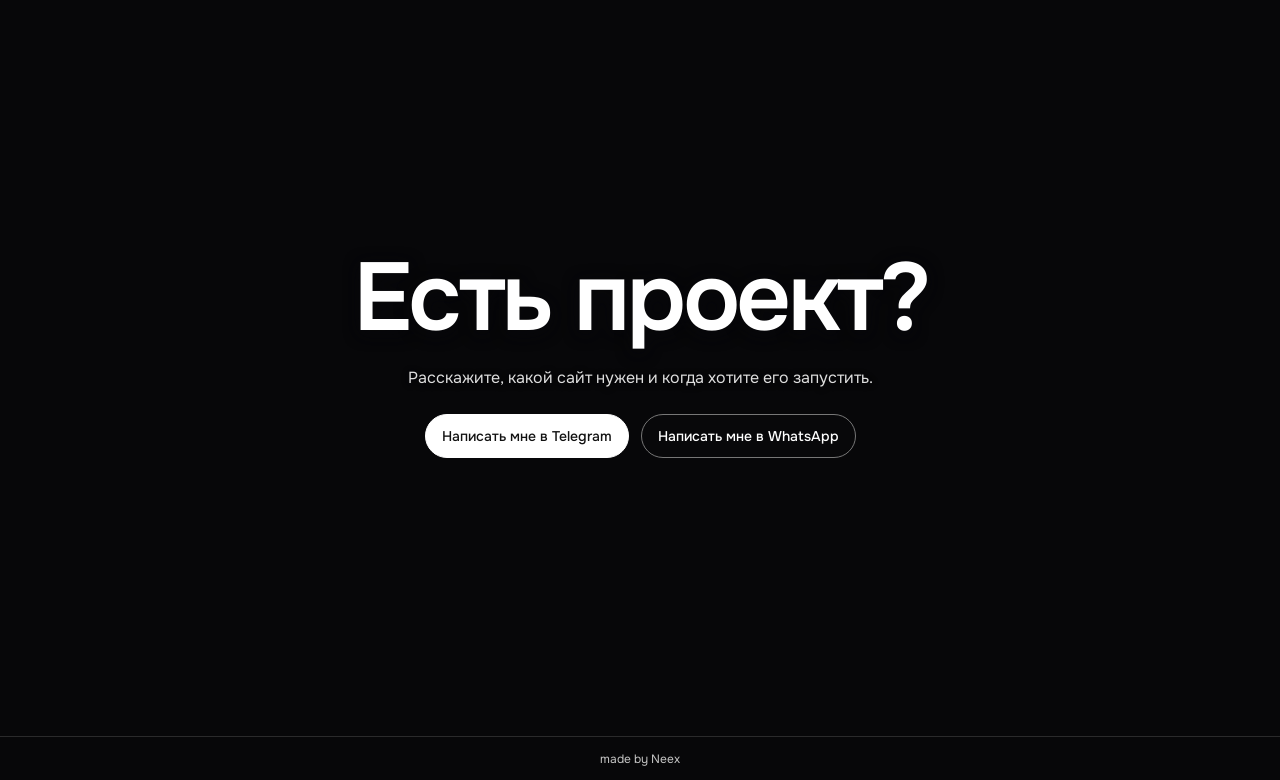
==== commit 19071684: "Update portfolio flower animation and Retina rendering" ====
--- a/index.html
+++ b/index.html
@@ -5,11 +5,12 @@
   <meta name="viewport" content="width=device-width,initial-scale=1">
   <meta name="theme-color" content="#111110">
   <title>Made by Neex</title>
-  <link rel="stylesheet" href="style.css">
-  <script src="flowers.js" defer></script>
+  <link rel="stylesheet" href="style.css?v=759a3f9f3a">
+  <script src="flowers.js?v=5a5f5e660b" defer></script>
   <script src="gallery.js" defer></script>
 </head>
 <body>
+  <canvas aria-hidden="true" class="flower-field"></canvas>
   <header class="header">
     <a class="brand" href="#intro">Made by Neex</a>
     <nav aria-label="Основное меню">
@@ -20,7 +21,6 @@
   </header>
   <main id="intro" class="intro">
     <div class="flower-stage">
-      <canvas aria-hidden="true" class="flower-field"></canvas>
       <section class="hero" aria-labelledby="hero-title">
         <h1 id="hero-title">made by Neex</h1>
         <button class="field-cue" type="button" aria-label="Запустить пролёт"><svg class="ui-icon" viewBox="0 0 24 24" aria-hidden="true"><path d="M12 4v15m-5.5-5.5L12 19l5.5-5.5"/></svg></button>
--- a/style.css
+++ b/style.css
@@ -98,7 +98,8 @@
   place-items: center;
   padding: 0 var(--gutter) 12svh;
 }
-.flower-field { position: absolute; inset: 0; width: 100%; height: 100%; pointer-events: none; }
+.flower-field { position: fixed; inset: 0; width: 100%; height: 100svh; pointer-events: none; }
+.intro, .catalog { position: relative; }
 .hero { position: relative; min-width: 0; text-align: center; text-shadow: 0 3px 12px #08080a; }
 .hero h1 {
   margin: 0;
@@ -143,7 +144,7 @@
 }
 .showcase {
   position: relative;
-  margin-top: 142svh;
+  margin-top: 76svh;
   min-height: 100svh;
   padding: clamp(32px, 5vh, 64px) var(--gutter) 64px;
   scroll-margin-top: var(--header-clearance);
@@ -438,6 +439,7 @@
   .catalog { padding-top: calc(var(--header-clearance) + 12px); }
 }
 @media (prefers-reduced-motion: reduce) {
+  .showcase { margin-top: 0; }
   .header nav :is(a, button), .entry-action, .catalog-back, .shelf-card, .shelf-art .cover, .shelf-arrow { transition: none; }
 }
 @media (max-width: 359px) {
